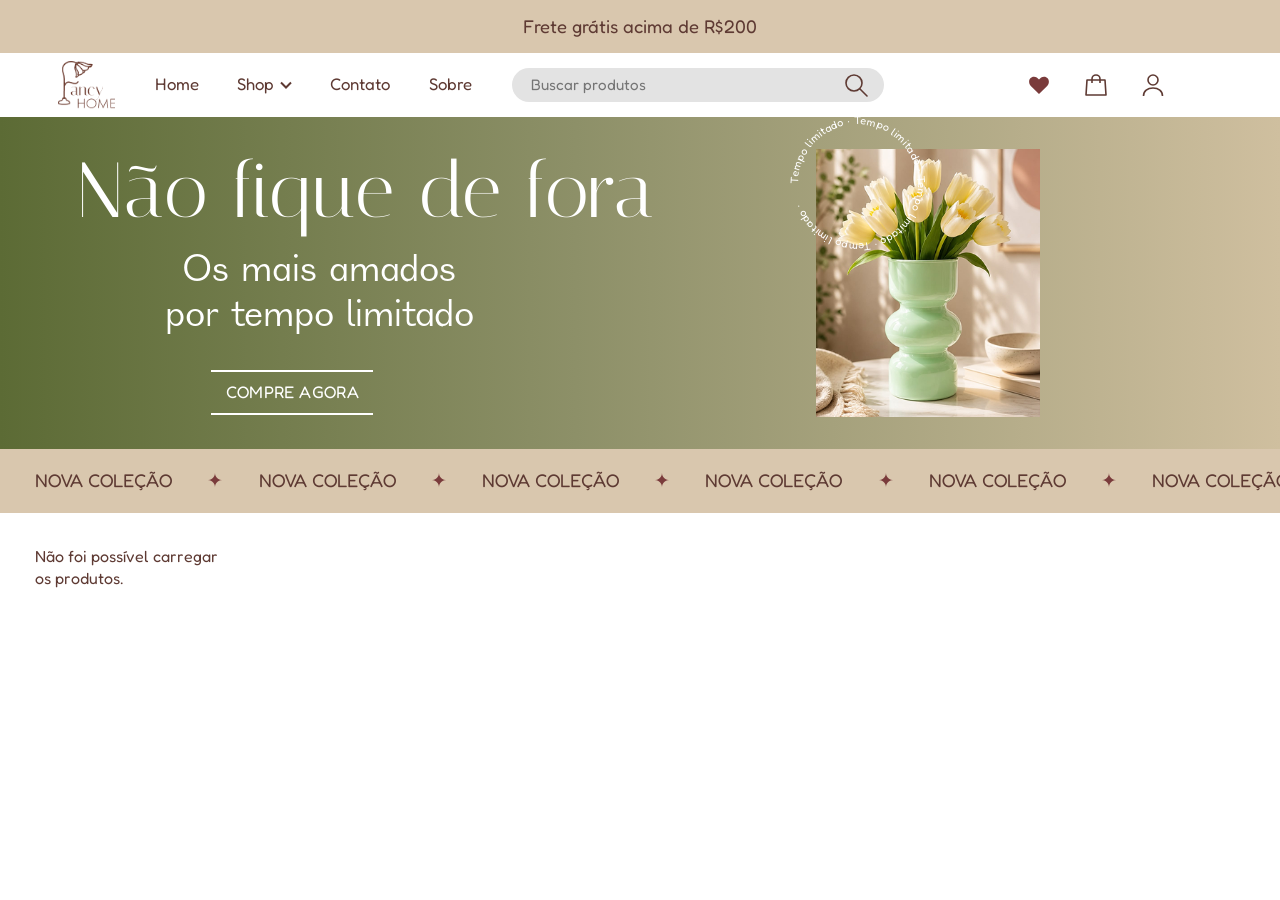
==== index.html @ e3951724 "Initial commit - Fancy Home - Demo" ====
<!DOCTYPE html>
<html lang="pt-BR">

<head>
  <meta charset="UTF-8">
  <meta name="viewport" content="width=device-width, initial-scale=1">
  <title>Fancy Home</title>
  <link rel="preconnect" href="https://fonts.googleapis.com">
  <link rel="preconnect" href="https://fonts.gstatic.com" crossorigin>
  <link href="https://fonts.googleapis.com/css2?family=Jost:wght@300;400;500&display=swap" rel="stylesheet">
<link rel="stylesheet" href="./css/style.css">
<script src="./js/product.js" defer></script>
<script src="./js/home.js" defer></script>
</head>

<body>
  <p class="aviso">Frete grátis acima de R$200</p>

  <header class="topo">

    <div class="topo__barra">
      <input type="checkbox" id="menu-toggle" class="menu-toggle" aria-label="Abrir menu">
      <label for="menu-toggle" class="menu-botao" aria-hidden="true"><span></span></label>
      <a href="./index.html" class="logo" aria-label="Fancy Home">
        <img src="./src/imgs/logo.png" alt="Fancy Home" width="56" height="48">
      </a>
      <nav class="menu" aria-label="Principal">
        <a href="./index.html">Home</a>
        <details class="menu__dropdown">
          <summary>Shop
            <svg width="12" height="8" viewBox="0 0 12 8" aria-hidden="true">
              <path d="M1 1.5 6 6.5 11 1.5" fill="none" stroke="currentColor" stroke-width="2" />
            </svg>
          </summary>
          <div class="menu__categorias">
            <a href="./shop.html?category=decoration">Decoração</a>
            <span aria-disabled="true">Móveis</span>
            <span aria-disabled="true">Cozinha</span>
          </div>
        </details>
        <a href="./contato.html">Contato</a>
        <a href="./sobre.html">Sobre</a>
      </nav>
      <form class="busca" role="search" action="./shop.html" method="GET">
        <input type="search" name="q" placeholder="Buscar produtos" aria-label="Buscar produtos">
        <button type="submit" aria-label="Buscar">
          <svg width="26" height="26" viewBox="0 0 26 26" aria-hidden="true">
            <circle cx="11" cy="11" r="8" fill="none" stroke="currentColor" stroke-width="1.6" />
            <path d="m17 17 7 7" stroke="currentColor" stroke-width="1.6" stroke-linecap="round" />
          </svg>
        </button>
      </form>
      <div class="acoes">
        <a href="./wishlist.html" aria-label="Favoritos">
          <svg width="22" height="20" viewBox="0 0 24 22" aria-hidden="true">
            <path
              d="M12 21 3 12C-.5 8.5 1 2 6.500 2c2.300 0 4 1.300 5.500 3C13.500 3.300 15.200 2 17.500 2 23 2 24.500 8.500 21 12z"
              fill="currentColor" />
          </svg>
        </a>
        <a href="./sh-bag.html" aria-label="Sacola">
          <svg width="22" height="24" viewBox="0 0 22 24" aria-hidden="true">
            <path d="M2 7h18l1 15H1z" fill="none" stroke="currentColor" stroke-width="1.6" stroke-linejoin="round" />
            <path d="M7 10V6a4 4 0 0 1 8 0v4" fill="none" stroke="currentColor" stroke-width="1.6" />
          </svg>
        </a>
        <a href="./login.html" aria-label="Minha conta">
          <svg width="22" height="24" viewBox="0 0 22 24" aria-hidden="true">
            <circle cx="11" cy="7" r="5" fill="none" stroke="currentColor" stroke-width="1.6" />
            <path d="M1.500 23c0-5 4-8 9.500-8s9.500 3 9.500 8" fill="none" stroke="currentColor" stroke-width="1.6" />
          </svg>
        </a>
      </div>
    </div>

  </header>

  <main>
    <section class="hero">
      <div class="hero__texto">
        <h1>Não fique de fora</h1>
        <p>Os mais amados<br>por tempo limitado</p>
        <a href="/product-details.html?id=13" class="botao">Compre agora</a>
      </div>
      <div class="hero__imagem">
        <svg class="selo" viewBox="0 0 200 200" aria-hidden="true">
          <defs>
            <path id="circulo" d="M100,100 m-82,0 a82,82 0 1,1 164,0 a82,82 0 1,1 -164,0" />
          </defs>
          <text>
            <textPath href="#circulo" startOffset="0">Tempo limitado · Tempo limitado · Tempo limitado · Tempo limitado
              ·</textPath>
          </text>
        </svg>
        <img src="/src/imgs/vaso-verde.png" alt="Vaso verde com tulipas">
      </div>
    </section>


    <div class="faixa" aria-hidden="true">
      <div class="faixa__trilho">
        <span>Nova coleção</span><i>✦</i><span>Nova coleção</span><i>✦</i><span>Nova coleção</span><i>✦</i><span>Nova
          coleção</span><i>✦</i>
        <span>Nova coleção</span><i>✦</i><span>Nova coleção</span><i>✦</i><span>Nova coleção</span><i>✦</i><span>Nova
          coleção</span><i>✦</i>
        <span>Nova coleção</span><i>✦</i><span>Nova coleção</span><i>✦</i><span>Nova coleção</span><i>✦</i><span>Nova
          coleção</span><i>✦</i>
        <span>Nova coleção</span><i>✦</i><span>Nova coleção</span><i>✦</i><span>Nova coleção</span><i>✦</i><span>Nova
          coleção</span><i>✦</i>
      </div>
    </div>


    <section class="produtos" id="produtos" aria-label="Produtos em destaque">
      <ul class="grade" id="homeProductGrid">
        <li><a href="/product-details.html?id=1"><img src="/src/imgs/estante-pequena.png" alt="Estante de canto pequena"
              loading="lazy">
            <h2>Estante de canto pequena</h2>
            <p>R$ 425,20</p>
          </a>
        </li>

        <li>
          <a href="/product-details.html?id=2"><img src="/src/imgs/vaso-cogumelo.png" alt="Vaso cogumelo"
              loading="lazy">
            <h2>Vaso cogumelo</h2>
            <p>R$ 49,99</p>
          </a>
        </li>

        <li>
          <a href="/product-details.html?id=3"><img src="/src/imgs/bowl-azul-pastel-com-flores.png"
              alt="Bowl azul pastel com flores" loading="lazy">
            <h2>Bowl azul pastel com flores</h2>
            <p>R$ 49,90</p>
          </a>
        </li>

        <li>
          <a href="/product-details.html?id=4"><img src="/src/imgs/mesa-modular.png" alt="Mesa modular 3/3"
              loading="lazy">
            <h2>Mesa modular 3ノ3</h2>
            <p>R$ 572,45</p>
          </a>
        </li>

        <li>
          <a href="/product-details.html?id=5"><img src="/src/imgs/conjunto-de-vasos.png" alt="Conjunto de vasos"
              loading="lazy">
            <h2>Conjunto de vasos</h2>
            <p>R$ 99,99</p>
          </a></li>
        <li><a href="/product-details.html?id=6"><img src="/src/imgs/mesa-pera-aconchegante.png"
              alt="Mesa Pera Aconchegante" loading="lazy">
            <h2>Mesa "Pera Aconchegante"</h2>
            <p>R$ 159,90</p>
          </a>
        </li>

      </ul>
    </section>

  </main>
</body>

</html>
---- css/style.css ----
:root {
  --bege: #d9c7ae;
  --bege-claro: #cfbf9f;
  --verde: #5c6b35;
  --marrom: #5e3a33;
  --vinho: #7a3b3b;
  --cinza-busca: #e3e3e3;
  --branco: #fff;
  --fonte: "fredoka", "Futura", "Century Gothic", sans-serif;
}

@font-face {
  font-family: italiana;
  src: url(/src/fonts/Italiana-Regular.ttf);
}

@font-face {
  font-family: fredoka-cond;
  src: url(/src/fonts/Fredoka_Condensed-Regular.ttf);
}

@font-face {
  font-family: fredoka;
  src: url(/src/fonts/Fredoka-Regular.ttf);
}

@font-face {
  font-family: futura;
  src: url(/src/fonts/futura-pt-book.otf);
}

@font-face {
  font-family: volko-text-thin;
  src: url(/src/fonts/volkosans-textthin-3-1.otf);
}

@font-face {
  font-family: nuby;
  src: url(/src/fonts/nuby-regular.otf);
}

*,
*::before,
*::after {
  box-sizing: border-box;
}

html {
  -webkit-text-size-adjust: 100%;
}

body {
  margin: 0;
  font-family: var(--fonte);
  font-weight: 400;
  color: var(--marrom);
  background: var(--branco);
  line-height: 1.4;
}

img {
  display: block;
  max-width: 100%;
}

a {
  color: inherit;
  text-decoration: none;
}

a:focus-visible,
button:focus-visible,
input:focus-visible,
.menu-botao:focus-visible {
  outline: 2px solid var(--vinho);
  outline-offset: 3px;
}

/* ---------- Aviso ---------- */
.aviso {
  margin: 0;
  padding: 0.85rem 1rem;
  background: var(--bege);
  text-align: center;
  font-size: clamp(0.85rem, 1.5vw, 1.15rem);
}

/* ---------- Topo ---------- */
.topo {
  background: var(--branco);
  position: sticky;
  top: 0;
  z-index: 20;
  font-family: fredoka;
}

.topo__barra {
  max-width: 1367px;
  margin: 0 auto;
  padding: 0.5rem 4.5%;
  display: flex;
  align-items: center;
  gap: 2.5rem;
  min-height: 54px;
  font-family: fredoka;
}

.logo img {
  height: 48px;
  width: auto;
  object-fit: contain;
}

.menu {
  display: flex;
  gap: 2.4rem;
  font-size: 1.05rem;
  font-weight: 300;
}

.menu a {
  display: inline-flex;
  align-items: center;
  gap: 0.35rem;
}

.menu a:hover {
  opacity: 0.7;
}

/* ---------- Dropdown Shop ---------- */

.menu__dropdown {
  position: relative;
}

.menu__dropdown summary {
  display: inline-flex;
  align-items: center;
  gap: 0.35rem;
  list-style: none;
  cursor: pointer;
}

.menu__dropdown summary::-webkit-details-marker {
  display: none;
}

.menu__dropdown summary svg {
  transition: transform 0.25s ease;
}

.menu__dropdown[open] summary svg {
  transform: rotate(180deg);
}

.menu__categorias {
  display: none;
  position: absolute;
  top: 100%;
  left: -1rem;
  min-width: 165px;
  padding: 0.7rem 0;
  background: var(--branco);
  box-shadow: 0 5px 15px rgba(0,0,0,0.10);
  z-index: 30;
}

.menu__dropdown:hover .menu__categorias,
.menu__dropdown:focus-within .menu__categorias,
.menu__dropdown[open] .menu__categorias {
  display: flex;
  flex-direction: column;
}

.menu__categorias a,
.menu__categorias span {
  padding: 0.65rem 1rem;
  font-size: 0.95rem;
  white-space: nowrap;
}

.menu__categorias a:hover {
  background: #f5f0e9;
  opacity: 1;
}

.menu__categorias span {
  opacity: 0.45;
  cursor: not-allowed;
}


.busca {
  flex: 1;
  max-width: 372px;
  display: flex;
  align-items: center;
  background: var(--cinza-busca);
  border-radius: 999px;
  padding: 0 0.9rem 0 1.1rem;
  height: 34px;
}

.busca input {
  flex: 1;
  min-width: 0;
  border: 0;
  background: transparent;
  font: inherit;
  font-size: 0.95rem;
  color: var(--marrom);
}

.busca input:focus {
  outline: none;
}

.busca:focus-within {
  outline: 2px solid var(--vinho);
  outline-offset: 2px;
}

.busca button {
  border: 0;
  background: none;
  color: var(--marrom);
  cursor: pointer;
  display: grid;
  place-items: center;
  padding: 0;
}

.acoes {
  display: flex;
  gap: 2.2rem;
  margin-left: auto;
  margin-right: 5%;
}

.acoes a {
  display: grid;
  place-items: center;
}

.acoes a:first-child {
  color: var(--vinho);
}

.acoes a:hover {
  opacity: 0.7;
}

/* menu mobile (somente CSS) */
.menu-toggle {
  position: absolute;
  opacity: 0;
  pointer-events: none;
}

.menu-botao {
  display: none;
  cursor: pointer;
  width: 28px;
  height: 20px;
  position: relative;
}

.menu-botao span,
.menu-botao::before,
.menu-botao::after {
  content: "";
  position: absolute;
  left: 0;
  width: 100%;
  height: 2px;
  background: var(--marrom);
  transition: transform 0.25s, opacity 0.25s, top 0.25s;
}

.menu-botao::before {
  top: 0;
}

.menu-botao span {
  top: 9px;
}

.menu-botao::after {
  top: 18px;
}

.menu-toggle:checked+.menu-botao::before {
  top: 9px;
  transform: rotate(45deg);
}

.menu-toggle:checked+.menu-botao::after {
  top: 9px;
  transform: rotate(-45deg);
}

.menu-toggle:checked+.menu-botao span {
  opacity: 0;
}

.menu-toggle:focus-visible+.menu-botao {
  outline: 2px solid var(--vinho);
  outline-offset: 4px;
}

/* ---------- Hero ---------- */
.hero {
  background: linear-gradient(90deg, var(--verde) 0%, #8d9068 45%, var(--bege-claro) 100%);
  color: var(--branco);
  display: grid;
  grid-template-columns: 1.15fr 1fr;
  align-items: center;
  min-height: 327px;
  padding: 2rem 6% 2rem 6%;
  gap: 2rem;
  overflow: hidden;
}

.hero__texto h1 {
  margin: 0;
  font-weight: 300;
  font-size: clamp(2.6rem, 6.1vw, 5.4rem);
  line-height: 1.05;
  letter-spacing: 0.01em;
  font-family: italiana;
}

.hero__texto p {
  margin: 1.2rem 0 0 clamp(0rem, 12vw, 8.5rem);
  font-size: clamp(1.3rem, 2.6vw, 2.1rem);
margin-left: 15%;
  font-weight:lighter;
  line-height: 1.35;
  text-align: center;
  width: max-content;
  font-family: volko-text-thin ;
}

.botao {
  display: inline-block;
  margin: 1.8rem 0 0 clamp(1rem, 14.5vw, 10rem);
  padding: 0.55rem 0.9rem;
  border-top: 2px solid var(--branco);
  border-bottom: 2px solid var(--branco);
  text-transform: uppercase;
  font-weight: 300;
  font-size: 1.05rem;
  letter-spacing: 0.02em;
  transition: background 0.2s, color 0.2s;
margin-left: 23%;
}

.botao:hover {
  background: var(--branco);
  color: var(--verde);
}

.botao:focus-visible {
  outline-color: var(--branco);
}

.hero__imagem {
  position: relative;
  justify-self: center;
  width: min(224px, 100%);
  aspect-ratio: 224 / 268;
  margin-right: 8%;
}

.hero__imagem img {
  width: 100%;
  height: 100%;
  object-fit: cover;
  background: #b9c9a8;
}

.selo {
  position: absolute;
  width: 65%;
  left: -14%;
  top: -14%;
  fill: var(--branco);
  font-size: 15px;
  letter-spacing: 0.04em;
  pointer-events: none;
  animation: girar 28s linear infinite;
  font-family: fredoka;
}

@keyframes girar {
  to {
    transform: rotate(360deg);
  }
}

/* ---------- Faixa ---------- */
.faixa {
  background: var(--bege);
  overflow: hidden;
  white-space: nowrap;
  padding: 1.15rem 0;
}

.faixa__trilho {
  display: inline-flex;
  align-items: center;
  animation: correr 70s linear infinite;
}

.faixa span {
  font-size: 1.15rem;
  padding: 0 2.2rem;
  text-transform: uppercase;
  font-weight: 400;
}

.faixa i {
  font-style: normal;
  color: var(--vinho);
  font-size: 1.2rem;
}

@keyframes correr {
  to {
    transform: translateX(-50%);
  }
}

/* ---------- Produtos ---------- */
.produtos {
  padding: 2rem 2.7% 3rem;
  max-width: 1367px;
  margin: 0 auto;
}

.grade {
  list-style: none;
  margin: 0;
  padding: 0;
  display: grid;
  grid-template-columns: repeat(6, 1fr);
  gap: 1rem 1.05rem;
}

.grade a {
  display: block;
  text-align: center;
}

.grade img {
    width: 100%;
    aspect-ratio: 1 / 1;
    object-fit: contain;
    background: var(--bege);
    margin-bottom: 0.25rem;
}

.grade h2 {
  margin: 0;
  font-size: 0.98rem;
  font-weight: 400;
  line-height: 1.25;
  font-family: fredoka;
}

.grade p {
  margin: 0.1rem 0 0;
  font-size: 0.9rem;
  font-weight: 500;
  font-family: fredoka;
}

.grade a:hover h2 {
  text-decoration: underline;
  text-underline-offset: 3px;
}

/* ---------- Tablet ---------- */
@media (max-width: 1024px) {
  .topo__barra {
    gap: 1.5rem;
    padding: 0.5rem 4%;
  }

  .menu {
    gap: 1.4rem;
    font-size: 1rem;
  }

  .acoes {
    gap: 1.4rem;
    margin-right: 0;
  }

  .busca {
    max-width: 220px;
  }

  .hero {
    grid-template-columns: 1fr 0.8fr;
    padding: 2.5rem 5%;
  }

  .hero__texto p {
    margin-left: 2rem;
  }

  .botao {
    margin-left: 4rem;
  }

  .hero__imagem {
    margin-right: 0;
    width: min(210px, 80%);
  }

  .grade {
    grid-template-columns: repeat(3, 1fr);
    gap: 1.5rem 1.2rem;
  }

  .grade h2 {
    font-size: 1.05rem;
  }
}

/* ---------- Celular ---------- */
@media (max-width: 720px) {
  .topo__barra {
    flex-wrap: wrap;
    gap: 0.7rem 1rem;
    padding: 0.7rem 1rem;
    position: relative;
  }

  .menu-botao {
    display: block;
    order: 1;
  }

  .logo {
    order: 2;
    margin-right: auto;
  }

  .acoes {
    order: 3;
    gap: 1.1rem;
  }

  .busca {
    order: 4;
    flex: 1 0 100%;
    max-width: none;
  }

  .menu {
    order: 5;
    flex: 1 0 100%;
    flex-direction: column;
    gap: 0;
    max-height: 0;
    overflow: hidden;
    transition: max-height 0.3s ease;
    font-size: 1.1rem;
  }

  .menu a {
    padding: 0.75rem 0.25rem;
    border-top: 1px solid #eee;
  }

  .menu-toggle:checked~.menu {
    max-height: 260px;
  }

  .hero {
    grid-template-columns: 1fr;
    justify-items: center;
    text-align: center;
    padding: 2.5rem 1.25rem 3rem;
    background: linear-gradient(180deg, var(--verde) 0%, #8d9068 55%, var(--bege-claro) 100%);
    gap: 2.8rem;
  }

  .hero__texto p,
  .botao {
    margin-left: 0;
    margin-right: 0;
  }

  .hero__texto p {
    width: auto;
  }

  .hero__imagem {
    width: 170px;
  }

  .selo {
    font-size: 14px;
  }

  .faixa {
    padding: 0.9rem 0;
  }

  .faixa span {
    font-size: 0.95rem;
    padding: 0 1.2rem;
  }

  .produtos {
    padding: 1.5rem 1rem 2.5rem;
  }

  .grade {
    grid-template-columns: repeat(2, 1fr);
    gap: 1.25rem 0.8rem;
  }

  .grade h2 {
    font-size: 0.95rem;
  }
}

/* ---------- Movimento reduzido ---------- */
@media (prefers-reduced-motion: reduce) {

  .selo,
  .faixa__trilho {
    animation: none;
  }

  .faixa {
    overflow-x: auto;
  }
}
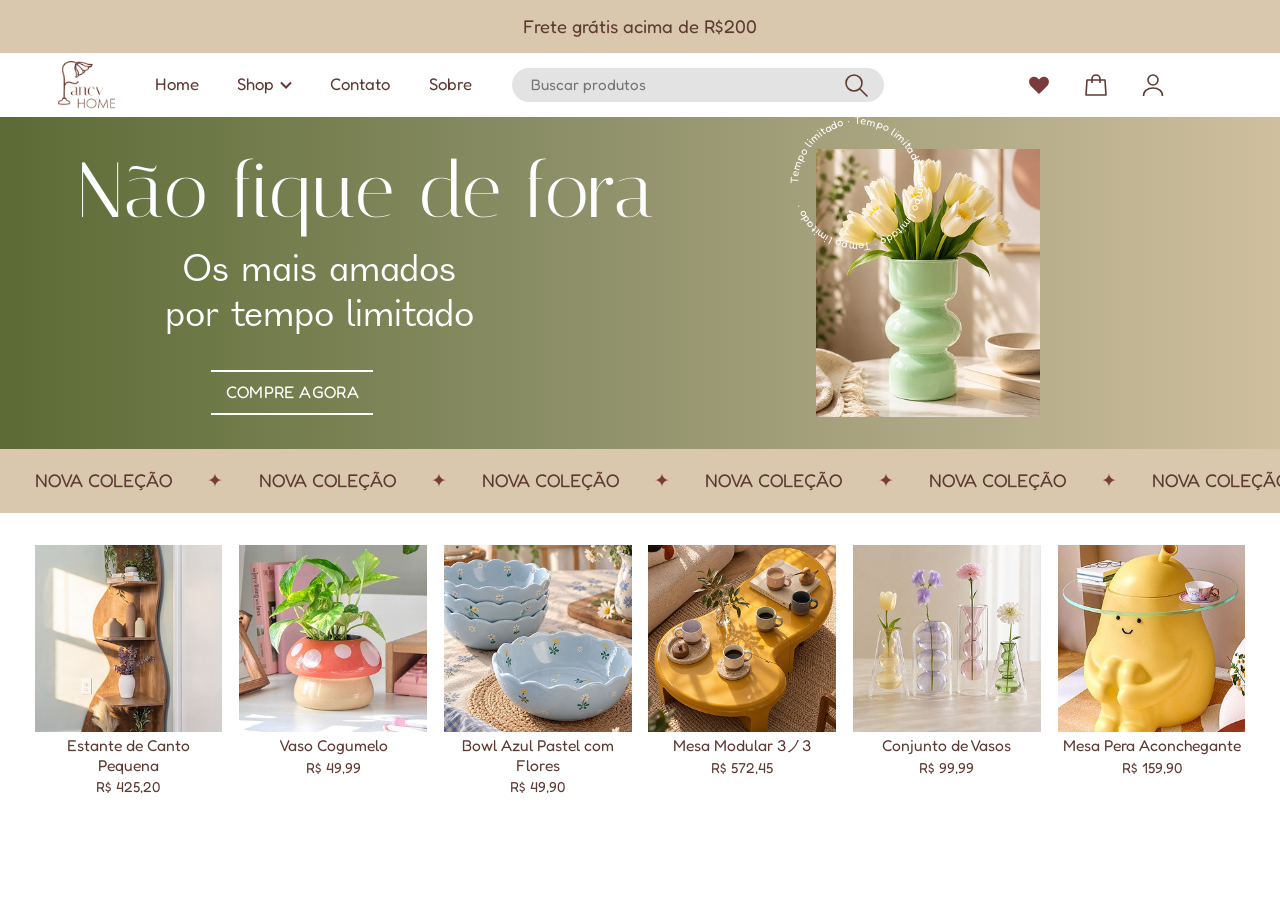
==== commit de5fcb3b: "Atualização na parte de diretorios" ====
--- a/index.html
+++ b/index.html
@@ -8,9 +8,9 @@
   <link rel="preconnect" href="https://fonts.googleapis.com">
   <link rel="preconnect" href="https://fonts.gstatic.com" crossorigin>
   <link href="https://fonts.googleapis.com/css2?family=Jost:wght@300;400;500&display=swap" rel="stylesheet">
-<link rel="stylesheet" href="./css/style.css">
-<script src="./js/product.js" defer></script>
-<script src="./js/home.js" defer></script>
+<link rel="stylesheet" href="/css/style.css">
+<script src="/js/product.js" defer></script>
+<script src="/js/home.js" defer></script>
 </head>
 
 <body>
@@ -21,11 +21,11 @@
     <div class="topo__barra">
       <input type="checkbox" id="menu-toggle" class="menu-toggle" aria-label="Abrir menu">
       <label for="menu-toggle" class="menu-botao" aria-hidden="true"><span></span></label>
-      <a href="./index.html" class="logo" aria-label="Fancy Home">
-        <img src="./src/imgs/logo.png" alt="Fancy Home" width="56" height="48">
+      <a href="/index.html" class="logo" aria-label="Fancy Home">
+        <img src="/src/imgs/logo.png" alt="Fancy Home" width="56" height="48">
       </a>
       <nav class="menu" aria-label="Principal">
-        <a href="./index.html">Home</a>
+        <a href="/index.html">Home</a>
         <details class="menu__dropdown">
           <summary>Shop
             <svg width="12" height="8" viewBox="0 0 12 8" aria-hidden="true">
@@ -33,15 +33,15 @@
             </svg>
           </summary>
           <div class="menu__categorias">
-            <a href="./shop.html?category=decoration">Decoração</a>
+            <a href="/shop.html?category=decoration">Decoração</a>
             <span aria-disabled="true">Móveis</span>
             <span aria-disabled="true">Cozinha</span>
           </div>
         </details>
-        <a href="./contato.html">Contato</a>
-        <a href="./sobre.html">Sobre</a>
+        <a href="/contato.html">Contato</a>
+        <a href="/sobre.html">Sobre</a>
       </nav>
-      <form class="busca" role="search" action="./shop.html" method="GET">
+      <form class="busca" role="search" action="/shop.html" method="GET">
         <input type="search" name="q" placeholder="Buscar produtos" aria-label="Buscar produtos">
         <button type="submit" aria-label="Buscar">
           <svg width="26" height="26" viewBox="0 0 26 26" aria-hidden="true">
@@ -51,20 +51,20 @@
         </button>
       </form>
       <div class="acoes">
-        <a href="./wishlist.html" aria-label="Favoritos">
+        <a href="/wishlist.html" aria-label="Favoritos">
           <svg width="22" height="20" viewBox="0 0 24 22" aria-hidden="true">
             <path
               d="M12 21 3 12C-.5 8.5 1 2 6.500 2c2.300 0 4 1.300 5.500 3C13.500 3.300 15.200 2 17.500 2 23 2 24.500 8.500 21 12z"
               fill="currentColor" />
           </svg>
         </a>
-        <a href="./sh-bag.html" aria-label="Sacola">
+        <a href="/sh-bag.html" aria-label="Sacola">
           <svg width="22" height="24" viewBox="0 0 22 24" aria-hidden="true">
             <path d="M2 7h18l1 15H1z" fill="none" stroke="currentColor" stroke-width="1.6" stroke-linejoin="round" />
             <path d="M7 10V6a4 4 0 0 1 8 0v4" fill="none" stroke="currentColor" stroke-width="1.6" />
           </svg>
         </a>
-        <a href="./login.html" aria-label="Minha conta">
+        <a href="/login.html" aria-label="Minha conta">
           <svg width="22" height="24" viewBox="0 0 22 24" aria-hidden="true">
             <circle cx="11" cy="7" r="5" fill="none" stroke="currentColor" stroke-width="1.6" />
             <path d="M1.500 23c0-5 4-8 9.500-8s9.500 3 9.500 8" fill="none" stroke="currentColor" stroke-width="1.6" />
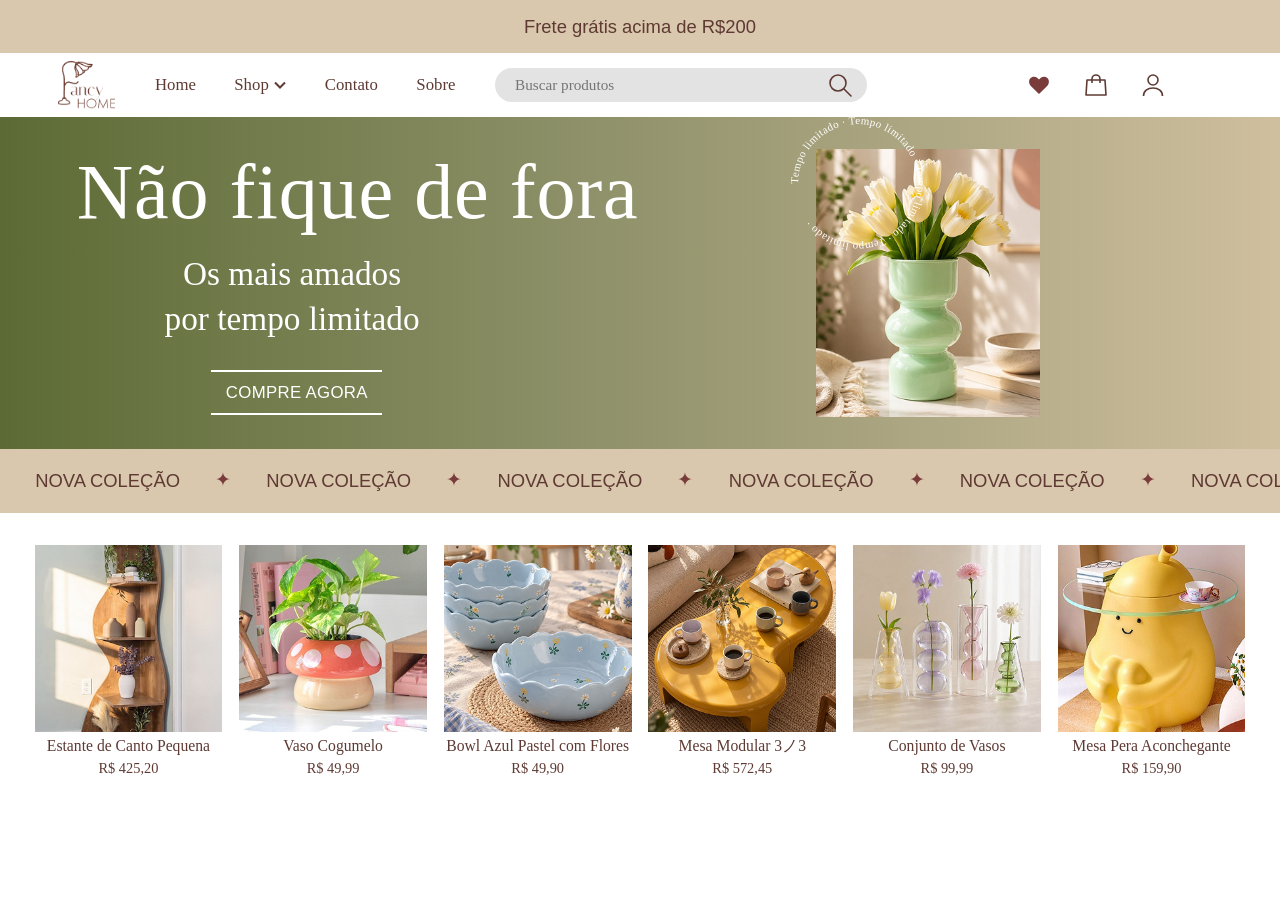
==== commit 825d6db3: "Atualização" ====
--- a/index.html
+++ b/index.html
@@ -8,9 +8,9 @@
   <link rel="preconnect" href="https://fonts.googleapis.com">
   <link rel="preconnect" href="https://fonts.gstatic.com" crossorigin>
   <link href="https://fonts.googleapis.com/css2?family=Jost:wght@300;400;500&display=swap" rel="stylesheet">
-<link rel="stylesheet" href="/css/style.css">
-<script src="/js/product.js" defer></script>
-<script src="/js/home.js" defer></script>
+<link rel="stylesheet" href="./css/style.css">
+<script src="./js/product.js" defer></script>
+<script src="./js/home.js" defer></script>
 </head>
 
 <body>
@@ -21,11 +21,11 @@
     <div class="topo__barra">
       <input type="checkbox" id="menu-toggle" class="menu-toggle" aria-label="Abrir menu">
       <label for="menu-toggle" class="menu-botao" aria-hidden="true"><span></span></label>
-      <a href="/index.html" class="logo" aria-label="Fancy Home">
-        <img src="/src/imgs/logo.png" alt="Fancy Home" width="56" height="48">
+      <a href="./index.html" class="logo" aria-label="Fancy Home">
+        <img src="../src/imgs/logo.png" alt="Fancy Home" width="56" height="48">
       </a>
       <nav class="menu" aria-label="Principal">
-        <a href="/index.html">Home</a>
+        <a href="./index.html">Home</a>
         <details class="menu__dropdown">
           <summary>Shop
             <svg width="12" height="8" viewBox="0 0 12 8" aria-hidden="true">
@@ -33,15 +33,15 @@
             </svg>
           </summary>
           <div class="menu__categorias">
-            <a href="/shop.html?category=decoration">Decoração</a>
+            <a href="./shop.html?category=decoration">Decoração</a>
             <span aria-disabled="true">Móveis</span>
             <span aria-disabled="true">Cozinha</span>
           </div>
         </details>
-        <a href="/contato.html">Contato</a>
-        <a href="/sobre.html">Sobre</a>
+        <a href="./contato.html">Contato</a>
+        <a href="./sobre.html">Sobre</a>
       </nav>
-      <form class="busca" role="search" action="/shop.html" method="GET">
+      <form class="busca" role="search" action="./shop.html" method="GET">
         <input type="search" name="q" placeholder="Buscar produtos" aria-label="Buscar produtos">
         <button type="submit" aria-label="Buscar">
           <svg width="26" height="26" viewBox="0 0 26 26" aria-hidden="true">
@@ -51,20 +51,20 @@
         </button>
       </form>
       <div class="acoes">
-        <a href="/wishlist.html" aria-label="Favoritos">
+        <a href="./wishlist.html" aria-label="Favoritos">
           <svg width="22" height="20" viewBox="0 0 24 22" aria-hidden="true">
             <path
               d="M12 21 3 12C-.5 8.5 1 2 6.500 2c2.300 0 4 1.300 5.500 3C13.500 3.300 15.200 2 17.500 2 23 2 24.500 8.500 21 12z"
               fill="currentColor" />
           </svg>
         </a>
-        <a href="/sh-bag.html" aria-label="Sacola">
+        <a href="./sh-bag.html" aria-label="Sacola">
           <svg width="22" height="24" viewBox="0 0 22 24" aria-hidden="true">
             <path d="M2 7h18l1 15H1z" fill="none" stroke="currentColor" stroke-width="1.6" stroke-linejoin="round" />
             <path d="M7 10V6a4 4 0 0 1 8 0v4" fill="none" stroke="currentColor" stroke-width="1.6" />
           </svg>
         </a>
-        <a href="/login.html" aria-label="Minha conta">
+        <a href="./login.html" aria-label="Minha conta">
           <svg width="22" height="24" viewBox="0 0 22 24" aria-hidden="true">
             <circle cx="11" cy="7" r="5" fill="none" stroke="currentColor" stroke-width="1.6" />
             <path d="M1.500 23c0-5 4-8 9.500-8s9.500 3 9.500 8" fill="none" stroke="currentColor" stroke-width="1.6" />
@@ -80,7 +80,7 @@
       <div class="hero__texto">
         <h1>Não fique de fora</h1>
         <p>Os mais amados<br>por tempo limitado</p>
-        <a href="/product-details.html?id=13" class="botao">Compre agora</a>
+        <a href="../product-details.html?id=13" class="botao">Compre agora</a>
       </div>
       <div class="hero__imagem">
         <svg class="selo" viewBox="0 0 200 200" aria-hidden="true">
@@ -92,7 +92,7 @@
               ·</textPath>
           </text>
         </svg>
-        <img src="/src/imgs/vaso-verde.png" alt="Vaso verde com tulipas">
+        <img src="./src/imgs/vaso-verde.png" alt="Vaso verde com tulipas">
       </div>
     </section>
 
@@ -113,7 +113,7 @@
 
     <section class="produtos" id="produtos" aria-label="Produtos em destaque">
       <ul class="grade" id="homeProductGrid">
-        <li><a href="/product-details.html?id=1"><img src="/src/imgs/estante-pequena.png" alt="Estante de canto pequena"
+        <li><a href="../product-details.html?id=1"><img src="./src/imgs/estante-pequena.png" alt="Estante de canto pequena"
               loading="lazy">
             <h2>Estante de canto pequena</h2>
             <p>R$ 425,20</p>
@@ -121,7 +121,7 @@
         </li>
 
         <li>
-          <a href="/product-details.html?id=2"><img src="/src/imgs/vaso-cogumelo.png" alt="Vaso cogumelo"
+          <a href="../product-details.html?id=2"><img src="./src/imgs/vaso-cogumelo.png" alt="Vaso cogumelo"
               loading="lazy">
             <h2>Vaso cogumelo</h2>
             <p>R$ 49,99</p>
@@ -129,7 +129,7 @@
         </li>
 
         <li>
-          <a href="/product-details.html?id=3"><img src="/src/imgs/bowl-azul-pastel-com-flores.png"
+          <a href="../product-details.html?id=3"><img src="./src/imgs/bowl-azul-pastel-com-flores.png"
               alt="Bowl azul pastel com flores" loading="lazy">
             <h2>Bowl azul pastel com flores</h2>
             <p>R$ 49,90</p>
@@ -137,7 +137,7 @@
         </li>
 
         <li>
-          <a href="/product-details.html?id=4"><img src="/src/imgs/mesa-modular.png" alt="Mesa modular 3/3"
+          <a href="../product-details.html?id=4"><img src="./src/imgs/mesa-modular.png" alt="Mesa modular 3/3"
               loading="lazy">
             <h2>Mesa modular 3ノ3</h2>
             <p>R$ 572,45</p>
@@ -145,12 +145,12 @@
         </li>
 
         <li>
-          <a href="/product-details.html?id=5"><img src="/src/imgs/conjunto-de-vasos.png" alt="Conjunto de vasos"
+          <a href="../product-details.html?id=5"><img src="./src/imgs/conjunto-de-vasos.png" alt="Conjunto de vasos"
               loading="lazy">
             <h2>Conjunto de vasos</h2>
             <p>R$ 99,99</p>
           </a></li>
-        <li><a href="/product-details.html?id=6"><img src="/src/imgs/mesa-pera-aconchegante.png"
+        <li><a href="../product-details.html?id=6"><img src="./src/imgs/mesa-pera-aconchegante.png"
               alt="Mesa Pera Aconchegante" loading="lazy">
             <h2>Mesa "Pera Aconchegante"</h2>
             <p>R$ 159,90</p>
--- a/css/style.css
+++ b/css/style.css
@@ -11,32 +11,32 @@
 
 @font-face {
   font-family: italiana;
-  src: url(/src/fonts/Italiana-Regular.ttf);
+  src: url(./src/fonts/Italiana-Regular.ttf);
 }
 
 @font-face {
   font-family: fredoka-cond;
-  src: url(/src/fonts/Fredoka_Condensed-Regular.ttf);
+  src: url(./src/fonts/Fredoka_Condensed-Regular.ttf);
 }
 
 @font-face {
   font-family: fredoka;
-  src: url(/src/fonts/Fredoka-Regular.ttf);
+  src: url(./src/fonts/Fredoka-Regular.ttf);
 }
 
 @font-face {
   font-family: futura;
-  src: url(/src/fonts/futura-pt-book.otf);
+  src: url(./src/fonts/futura-pt-book.otf);
 }
 
 @font-face {
   font-family: volko-text-thin;
-  src: url(/src/fonts/volkosans-textthin-3-1.otf);
+  src: url(./src/fonts/volkosans-textthin-3-1.otf);
 }
 
 @font-face {
   font-family: nuby;
-  src: url(/src/fonts/nuby-regular.otf);
+  src: url(./src/fonts/nuby-regular.otf);
 }
 
 *,
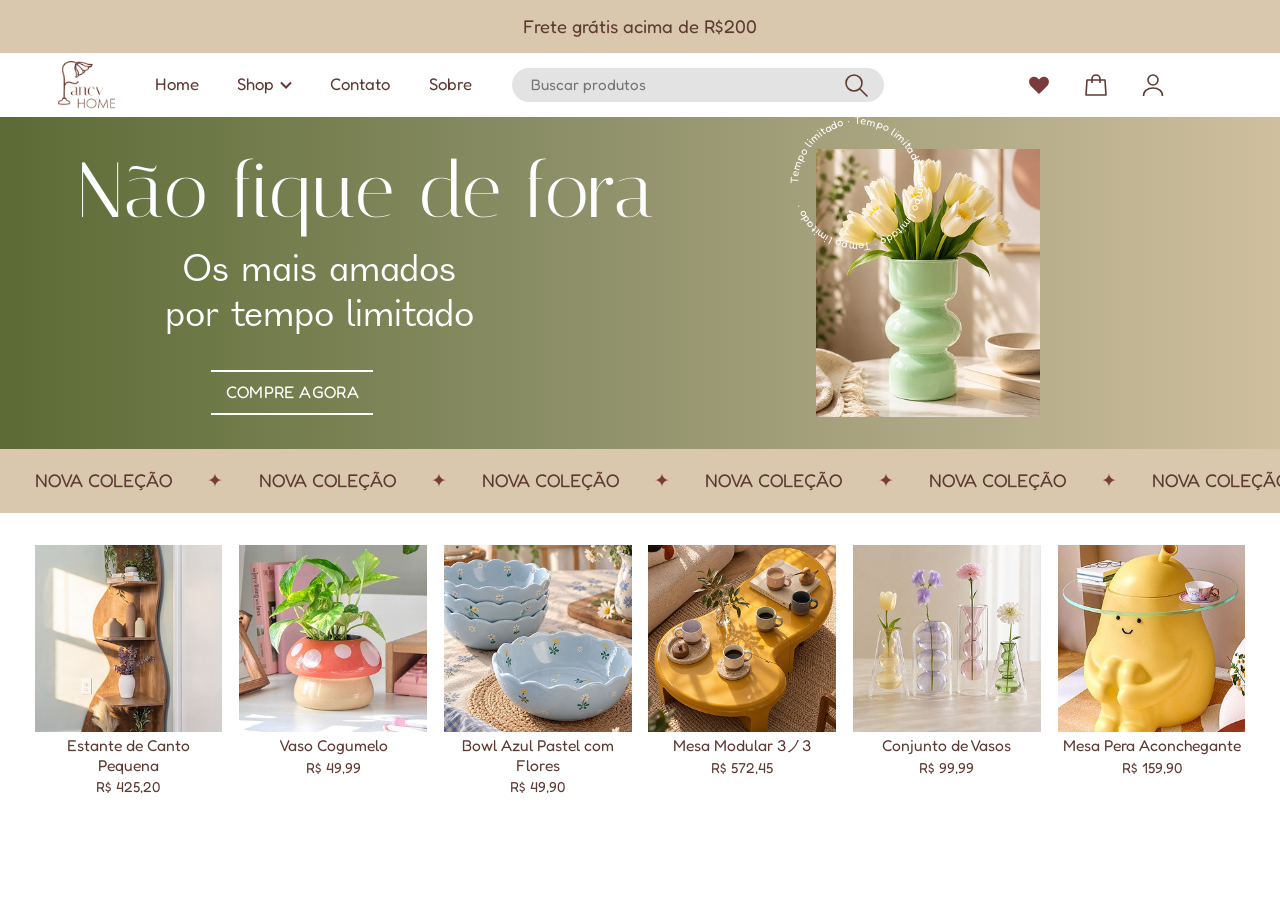
==== commit c07fbad1: "Atualização de diretórios" ====
--- a/index.html
+++ b/index.html
@@ -92,7 +92,7 @@
               ·</textPath>
           </text>
         </svg>
-        <img src="./src/imgs/vaso-verde.png" alt="Vaso verde com tulipas">
+        <img src="../src/imgs/vaso-verde.png" alt="Vaso verde com tulipas">
       </div>
     </section>
 
@@ -113,7 +113,7 @@
 
     <section class="produtos" id="produtos" aria-label="Produtos em destaque">
       <ul class="grade" id="homeProductGrid">
-        <li><a href="../product-details.html?id=1"><img src="./src/imgs/estante-pequena.png" alt="Estante de canto pequena"
+        <li><a href="../product-details.html?id=1"><img src="../src/imgs/estante-pequena.png" alt="Estante de canto pequena"
               loading="lazy">
             <h2>Estante de canto pequena</h2>
             <p>R$ 425,20</p>
@@ -121,7 +121,7 @@
         </li>
 
         <li>
-          <a href="../product-details.html?id=2"><img src="./src/imgs/vaso-cogumelo.png" alt="Vaso cogumelo"
+          <a href="../product-details.html?id=2"><img src="../src/imgs/vaso-cogumelo.png" alt="Vaso cogumelo"
               loading="lazy">
             <h2>Vaso cogumelo</h2>
             <p>R$ 49,99</p>
@@ -129,7 +129,7 @@
         </li>
 
         <li>
-          <a href="../product-details.html?id=3"><img src="./src/imgs/bowl-azul-pastel-com-flores.png"
+          <a href="../product-details.html?id=3"><img src="../src/imgs/bowl-azul-pastel-com-flores.png"
               alt="Bowl azul pastel com flores" loading="lazy">
             <h2>Bowl azul pastel com flores</h2>
             <p>R$ 49,90</p>
@@ -137,7 +137,7 @@
         </li>
 
         <li>
-          <a href="../product-details.html?id=4"><img src="./src/imgs/mesa-modular.png" alt="Mesa modular 3/3"
+          <a href="../product-details.html?id=4"><img src="../src/imgs/mesa-modular.png" alt="Mesa modular 3/3"
               loading="lazy">
             <h2>Mesa modular 3ノ3</h2>
             <p>R$ 572,45</p>
@@ -145,12 +145,12 @@
         </li>
 
         <li>
-          <a href="../product-details.html?id=5"><img src="./src/imgs/conjunto-de-vasos.png" alt="Conjunto de vasos"
+          <a href="../product-details.html?id=5"><img src="../src/imgs/conjunto-de-vasos.png" alt="Conjunto de vasos"
               loading="lazy">
             <h2>Conjunto de vasos</h2>
             <p>R$ 99,99</p>
           </a></li>
-        <li><a href="../product-details.html?id=6"><img src="./src/imgs/mesa-pera-aconchegante.png"
+        <li><a href="../product-details.html?id=6"><img src="../src/imgs/mesa-pera-aconchegante.png"
               alt="Mesa Pera Aconchegante" loading="lazy">
             <h2>Mesa "Pera Aconchegante"</h2>
             <p>R$ 159,90</p>
--- a/css/style.css
+++ b/css/style.css
@@ -9,34 +9,56 @@
   --fonte: "fredoka", "Futura", "Century Gothic", sans-serif;
 }
 
+/* =========================================
+   FANCY HOME — FONTES PERSONALIZADAS
+========================================= */
+
 @font-face {
-  font-family: italiana;
-  src: url(./src/fonts/Italiana-Regular.ttf);
+    font-family: 'italiana';
+    src: url('../src/fonts/Italiana-Regular.ttf') format('truetype');
+    font-weight: 400;
+    font-style: normal;
+    font-display: swap;
 }
 
 @font-face {
-  font-family: fredoka-cond;
-  src: url(./src/fonts/Fredoka_Condensed-Regular.ttf);
+    font-family: 'fredoka-cond';
+    src: url('../src/fonts/Fredoka_Condensed-Regular.ttf') format('truetype');
+    font-weight: 400;
+    font-style: normal;
+    font-display: swap;
 }
 
 @font-face {
-  font-family: fredoka;
-  src: url(./src/fonts/Fredoka-Regular.ttf);
+    font-family: 'fredoka';
+    src: url('../src/fonts/Fredoka-Regular.ttf') format('truetype');
+    font-weight: 400;
+    font-style: normal;
+    font-display: swap;
 }
 
 @font-face {
-  font-family: futura;
-  src: url(./src/fonts/futura-pt-book.otf);
+    font-family: 'futura';
+    src: url('../src/fonts/futura-pt-book.otf') format('opentype');
+    font-weight: 400;
+    font-style: normal;
+    font-display: swap;
 }
 
 @font-face {
-  font-family: volko-text-thin;
-  src: url(./src/fonts/volkosans-textthin-3-1.otf);
+    font-family: 'volko-text-thin';
+    src: url('../src/fonts/volkosans-textthin-3-1.otf') format('opentype');
+    font-weight: 400;
+    font-style: normal;
+    font-display: swap;
 }
 
 @font-face {
-  font-family: nuby;
-  src: url(./src/fonts/nuby-regular.otf);
+    font-family: 'nuby';
+    src: url('../src/fonts/nuby-regular.otf') format('opentype');
+    font-weight: 400;
+    font-style: normal;
+    font-display: swap;
 }
 
 *,
